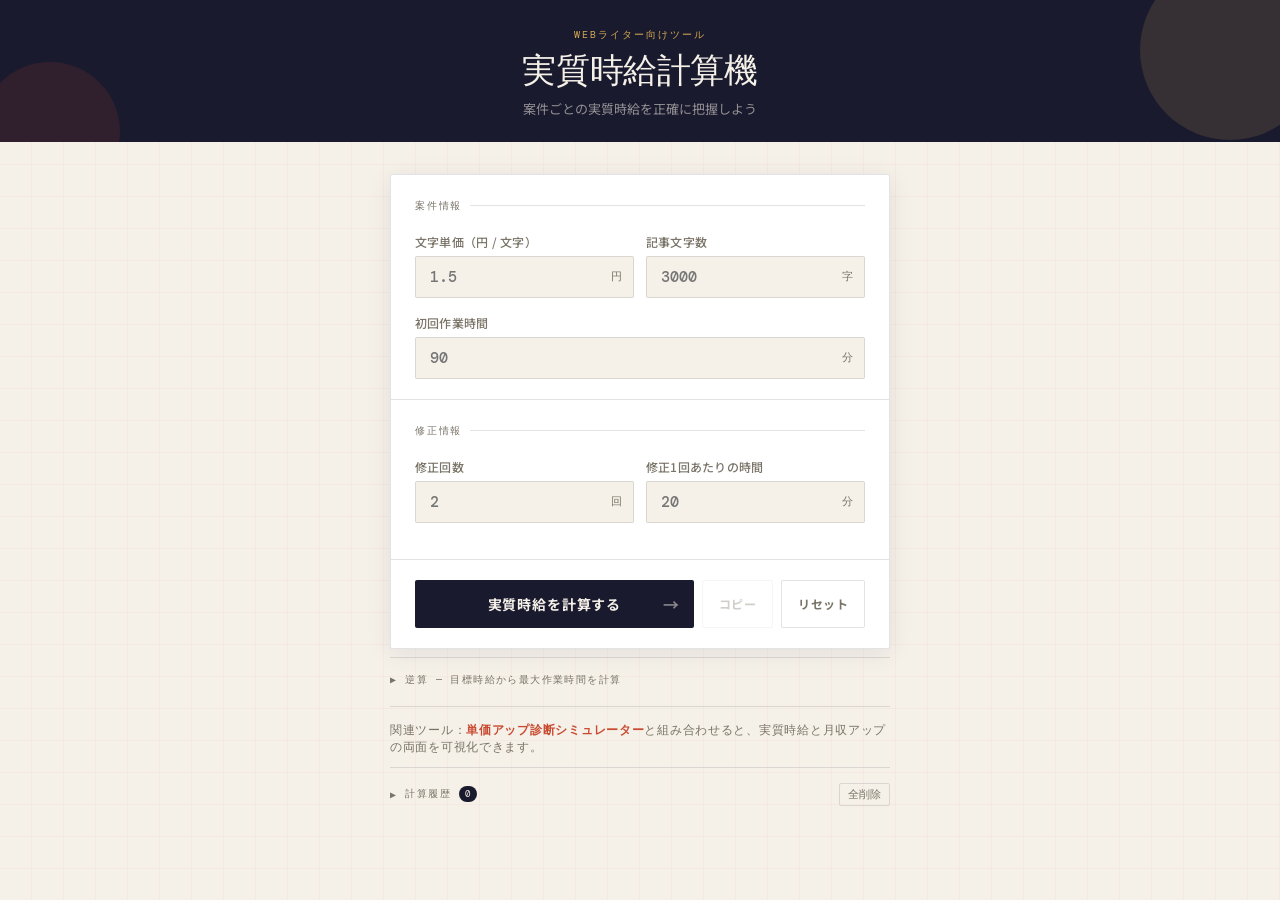
==== real-jikyuu.html @ 2ffde2cb "Refactor HTML structure and clean up styles" ====
<!DOCTYPE html>
<html lang="ja">
<head>
<script async src="https://www.googletagmanager.com/gtag/js?id=G-QZP3DCGL40"></script>
<script>
  window.dataLayer = window.dataLayer || [];
  function gtag(){dataLayer.push(arguments);}
  gtag('js', new Date());
  gtag('config', 'G-QZP3DCGL40');
</script>
<meta charset="UTF-8">
<meta name="viewport" content="width=device-width, initial-scale=1.0">
<title>Webライター向け実質時給計算機｜文字単価・修正込みの本当の時給を計算【無料】</title>
<meta name="description" content="Webライターが案件の実質時給を無料で計算できるツール。文字単価・作業時間・修正回数を入力するだけで請求額・総作業時間・実質時給を即算出。単価交渉や案件選びの判断材料に。">
<meta name="robots" content="index, follow">
<meta property="og:title" content="Webライター向け実質時給計算機｜修正込みの本当の時給を計算【無料】">
<meta property="og:description" content="文字単価・作業時間・修正回数から実質時給を計算。案件の割に合う度を可視化できる無料ツール。">
<meta property="og:type" content="website">
<meta property="og:url" content="https://writer-salary-calculator.babynakunaku.workers.dev/real-jikyuu.html">
<meta property="og:image" content="https://writer-salary-calculator.babynakunaku.workers.dev/ogp.jpg">
<link rel="canonical" href="https://writer-salary-calculator.babynakunaku.workers.dev/real-jikyuu.html">
<script type="application/ld+json">
{
  "@context": "https://schema.org",
  "@type": "WebApplication",
  "name": "Webライター向け実質時給計算機",
  "url": "https://writer-salary-calculator.babynakunaku.workers.dev/real-jikyuu.html",
  "applicationCategory": "FinanceApplication",
  "operatingSystem": "All",
  "description": "Webライターが文字単価・作業時間・修正回数から実質時給を計算できる無料ツール。",
  "offers": { "@type": "Offer", "price": "0", "priceCurrency": "JPY" }
}
</script>
<link rel="stylesheet" href="common.css">
</head>
<body data-page="tool" data-title="実質時給計算機">

<header class="page-header">
  <div class="page-header-label">Webライター向けツール</div>
  <h1>実質時給計算機</h1>
  <p>案件ごとの実質時給を正確に把握しよう</p>
</header>

<!-- パンくずは common.js が自動挿入 -->

<div class="container-tool">

  <!-- 入力カード -->
  <div class="card">
    <div class="card-section">
      <div class="section-title">案件情報</div>
      <div class="field-row">
        <div class="field">
          <label for="charPrice">文字単価（円 / 文字）</label>
          <div class="input-wrap">
            <input type="number" id="charPrice" placeholder="1.5" min="0" step="0.1" inputmode="decimal">
            <span class="unit">円</span>
          </div>
        </div>
        <div class="field">
          <label for="charCount">記事文字数</label>
          <div class="input-wrap">
            <input type="number" id="charCount" placeholder="3000" min="0" inputmode="numeric">
            <span class="unit">字</span>
          </div>
        </div>
      </div>
      <div class="field">
        <label for="workTime">初回作業時間</label>
        <div class="input-wrap">
          <input type="number" id="workTime" placeholder="90" min="0" inputmode="numeric">
          <span class="unit">分</span>
        </div>
      </div>
    </div>

    <div class="card-section">
      <div class="section-title">修正情報</div>
      <div class="field-row">
        <div class="field">
          <label for="revCount">修正回数</label>
          <div class="input-wrap">
            <input type="number" id="revCount" placeholder="2" min="0" inputmode="numeric">
            <span class="unit">回</span>
          </div>
        </div>
        <div class="field">
          <label for="revTime">修正1回あたりの時間</label>
          <div class="input-wrap">
            <input type="number" id="revTime" placeholder="20" min="0" inputmode="numeric">
            <span class="unit">分</span>
          </div>
        </div>
      </div>
    </div>

    <div class="btn-area">
      <div class="btn-row">
        <button id="calcBtn" type="button" class="btn-primary">実質時給を計算する</button>
        <button id="copyBtn" type="button" class="btn-ghost" disabled>コピー</button>
        <button id="resetBtn" type="button" class="btn-ghost">リセット</button>
      </div>
    </div>
  </div>

  <!-- エラー -->
  <div id="errorNote" class="error-note" role="alert" aria-live="assertive"></div>

  <!-- 結果カード -->
  <div class="result-card" id="result" role="status" aria-live="polite" aria-atomic="true">
    <div class="result-header">計算結果</div>
    <div class="result-body">

      <div class="hourly-big">
        <div class="hourly-label">実質時給</div>
        <div class="hourly-value"><span class="yen">¥</span><span id="hourlyNum">0</span></div>
        <div><span class="eval-badge" id="evalBadge"></span></div>
      </div>

      <div class="gauge-wrap">
        <div class="gauge-section-label">時給レンジ</div>
        <div>
          <div class="gauge-track">
            <div class="gauge-fill" id="gaugeFill" style="width:0%"></div>
          </div>
          <div class="gauge-ticks" id="gaugeTicks"></div>
        </div>
      </div>

      <div class="metrics">
        <div class="metric">
          <div class="metric-label">請求額</div>
          <div class="metric-value" id="billing" data-raw="0">—<span class="metric-unit">円</span></div>
        </div>
        <div class="metric">
          <div class="metric-label">総作業時間</div>
          <div class="metric-value" id="totalTime" data-raw="0">—<span class="metric-unit">分</span></div>
        </div>
        <div class="metric">
          <div class="metric-label">初回作業</div>
          <div class="metric-value" id="initTime">—<span class="metric-unit">分</span></div>
        </div>
        <div class="metric">
          <div class="metric-label">修正作業合計</div>
          <div class="metric-value" id="revTotal">—<span class="metric-unit">分</span></div>
        </div>
      </div>

      <div class="share-row">
        <input type="text" class="share-url-input" id="shareUrl" readonly placeholder="計算後にURLが生成されます">
        <button type="button" class="btn-share" id="shareBtn">URLコピー</button>
      </div>

    </div>
  </div>

  <!-- 逆算 -->
  <div class="accordion">
    <div class="accordion-toggle" id="reverseToggle">
      <span class="accordion-arrow">▶</span>
      逆算 — 目標時給から最大作業時間を計算
    </div>
    <div class="accordion-body" id="reverseBody">
      <div class="reverse-inner">
        <div class="field-row">
          <div class="field">
            <label for="targetHourly">目標時給</label>
            <div class="input-wrap">
              <input type="number" id="targetHourly" placeholder="1500" min="0" inputmode="numeric">
              <span class="unit">円</span>
            </div>
          </div>
          <div class="field">
            <label for="reverseBilling">請求額</label>
            <div class="input-wrap">
              <input type="number" id="reverseBilling" placeholder="4500" min="0" inputmode="numeric">
              <span class="unit">円</span>
            </div>
          </div>
        </div>
        <button type="button" id="reverseCalcBtn" class="btn-primary" style="width:100%;margin-top:4px;">最大作業時間を計算</button>
        <div class="reverse-result" id="reverseResult">
          <strong id="reverseMaxTime">—</strong>
          <span class="sub" id="reverseSubText"></span>
        </div>
      </div>
    </div>
  </div>

  <!-- 関連ツール -->
  <p class="related-link">
    関連ツール：<a href="raise-price.html">単価アップ診断シミュレーター</a>と組み合わせると、実質時給と月収アップの両面を可視化できます。
  </p>

  <!-- 履歴 -->
  <div>
    <div class="history-head" id="historyHead">
      <div class="history-head-left">
        <span id="historyArrow">▶</span>
        計算履歴
        <span class="history-count" id="historyCount">0</span>
      </div>
      <button type="button" class="history-clear-btn" id="historyClearBtn">全削除</button>
    </div>
    <div class="history-body" id="historyBody">
      <div class="history-list" id="historyList"></div>
      <div class="history-empty" id="historyEmpty">まだ履歴はありません</div>
    </div>
  </div>

</div>

<script src="common.js"></script>
<script>
(function () {
  var el = function(id) { return document.getElementById(id); };
  var FIELDS  = ['charPrice','charCount','workTime','revCount','revTime'];
  var LS_KEY  = 'ai_writer_jikyuu_v1';
  var LS_HIST = 'ai_writer_jikyuu_hist_v1';
  var MAX_HIST = 5;
  var GAUGE_MAX = 4000;

  function fmt(n) { return Math.round(n).toLocaleString('ja-JP'); }
  function fmtF(n) { return (+n.toFixed(1)).toLocaleString('ja-JP'); }
  function parseClamp(id) {
    var v = parseFloat(el(id).value);
    return isFinite(v) ? Math.max(0, v) : 0;
  }

  /* localStorage */
  function saveInputs() {
    var obj = {};
    FIELDS.forEach(function(k) { obj[k] = el(k).value; });
    try { localStorage.setItem(LS_KEY, JSON.stringify(obj)); } catch(e) {}
  }
  function loadInputs() {
    try {
      var raw = localStorage.getItem(LS_KEY);
      if (!raw) return;
      var obj = JSON.parse(raw);
      FIELDS.forEach(function(k) { if (obj[k] !== undefined) el(k).value = obj[k]; });
    } catch(e) {}
  }

  /* error */
  function showError(msg) {
    el('errorNote').textContent = msg;
    el('errorNote').style.display = 'block';
    el('result').style.display = 'none';
    el('copyBtn').disabled = true;
  }
  function clearError() {
    el('errorNote').textContent = '';
    el('errorNote').style.display = 'none';
  }

  /* URL share */
  function buildShareUrl(cp, cc, wt, rc, rt) {
    return location.href.split('?')[0] + '?cp=' + encodeURIComponent(cp) +
      '&cc=' + encodeURIComponent(cc) + '&wt=' + encodeURIComponent(wt) +
      '&rc=' + encodeURIComponent(rc) + '&rt=' + encodeURIComponent(rt);
  }
  function loadFromUrl() {
    var search = location.search;
    if (!search || search.indexOf('cp=') === -1) return false;
    var params = {};
    search.slice(1).split('&').forEach(function(pair) {
      var kv = pair.split('=');
      params[kv[0]] = decodeURIComponent(kv[1] || '');
    });
    var map = {charPrice:'cp', charCount:'cc', workTime:'wt', revCount:'rc', revTime:'rt'};
    var found = false;
    Object.keys(map).forEach(function(field) {
      if (params[map[field]] !== undefined) { el(field).value = params[map[field]]; found = true; }
    });
    return found;
  }

  /* gauge */
  function renderGaugeTicks() {
    var ticks = el('gaugeTicks');
    ticks.innerHTML = '';
    [{val:1013}].forEach(function(m) {
      var pct = (m.val / GAUGE_MAX * 100).toFixed(2);
      var line = document.createElement('div');
      line.className = 'gauge-tick-line';
      line.style.left = pct + '%';
      ticks.appendChild(line);
    });
    [{val:1200, label:'普通<br>¥1,200'}, {val:2000, label:'良好<br>¥2,000'}].forEach(function(m) {
      var pct = (m.val / GAUGE_MAX * 100).toFixed(2);
      var line = document.createElement('div');
      line.className = 'gauge-tick-line';
      line.style.left = pct + '%';
      ticks.appendChild(line);
      var label = document.createElement('span');
      label.className = 'gauge-tick-label';
      label.style.left = pct + '%';
      label.innerHTML = m.label;
      ticks.appendChild(label);
    });
  }
  function updateGauge(hourly) {
    var pct = Math.min(hourly / GAUGE_MAX * 100, 100);
    var fill = el('gaugeFill');
    fill.style.width = pct + '%';
    fill.style.backgroundColor = hourly >= 2000 ? 'var(--good)' : hourly >= 1200 ? '#d4a853' : 'var(--warn)';
  }

  /* history */
  function loadHistory() {
    try { return JSON.parse(localStorage.getItem(LS_HIST)) || []; } catch(e) { return []; }
  }
  function saveHistory(hist) {
    try { localStorage.setItem(LS_HIST, JSON.stringify(hist)); } catch(e) {}
  }
  function pushHistory(entry) {
    var hist = loadHistory();
    hist.unshift(entry);
    if (hist.length > MAX_HIST) hist.pop();
    saveHistory(hist);
    renderHistory();
  }
  function renderHistory() {
    var hist = loadHistory();
    el('historyCount').textContent = hist.length;
    var list = el('historyList');
    list.innerHTML = '';
    if (hist.length === 0) { el('historyEmpty').style.display = 'block'; return; }
    el('historyEmpty').style.display = 'none';
    hist.forEach(function(h) {
      var dotCls = h.hourly >= 2000 ? 'h-dot-good' : h.hourly >= 1200 ? 'h-dot-norm' : 'h-dot-warn';
      var item = document.createElement('div');
      item.className = 'history-item';
      item.innerHTML =
        '<div class="h-dot ' + dotCls + '"></div>' +
        '<div class="h-info">' +
          '<div class="h-hourly">&#165;' + fmt(h.hourly) +
            '<span style="font-size:11px;color:var(--muted);font-weight:400">/時</span></div>' +
          '<div class="h-meta">請求 &#165;' + fmt(h.billing) + ' &middot; 作業 ' + fmt(h.totalTime) + '分</div>' +
        '</div>' +
        '<div class="h-time">' + h.date + '<div class="h-restore">復元 &rarr;</div></div>';
      item.addEventListener('click', function() { restoreFromHistory(h); });
      list.appendChild(item);
    });
  }
  function restoreFromHistory(h) {
    el('charPrice').value = h.charPrice;
    el('charCount').value = h.charCount;
    el('workTime').value  = h.workTime;
    el('revCount').value  = h.revCount;
    el('revTime').value   = h.revTime;
    saveInputs();
    calculate();
    window.scrollTo({ top: 0, behavior: 'smooth' });
  }

  /* main calculate */
  function calculate() {
    saveInputs();
    window.trackCalc && window.trackCalc('real-jikyuu');

    var charPrice = parseClamp('charPrice');
    var charCount = parseClamp('charCount');
    var workTime  = parseClamp('workTime');
    var revCount  = parseClamp('revCount');
    var revTime   = parseClamp('revTime');

    var billing   = charPrice * charCount;
    var revTotal  = revCount * revTime;
    var totalTime = workTime + revTotal;

    if (totalTime <= 0) { showError('⚠ 総作業時間が0分です。初回作業時間か修正時間を入力してください。'); return; }
    clearError();

    var hourly = billing / totalTime * 60;

    var evalText = '', evalClass = '';
    if (hourly >= 2000)      { evalText = '✦ 良好 — 高単価案件です';    evalClass = 'eval-good'; }
    else if (hourly >= 1200) { evalText = '◈ 普通 — 標準的な時給水準'; evalClass = 'eval-norm'; }
    else                     { evalText = '▲ 注意 — 時給が低めです';    evalClass = 'eval-warn'; }

    var billingRounded   = Math.round(billing);
    var totalTimeRounded = Math.round(totalTime);

    el('hourlyNum').textContent = fmt(hourly);
    var bEl = el('billing');
    bEl.setAttribute('data-raw', billingRounded);
    bEl.innerHTML = fmt(billingRounded) + '<span class="metric-unit">円</span>';
    var tEl = el('totalTime');
    tEl.setAttribute('data-raw', totalTimeRounded);
    tEl.innerHTML = fmt(totalTimeRounded) + '<span class="metric-unit">分</span>';
    el('initTime').innerHTML = fmt(Math.round(workTime)) + '<span class="metric-unit">分</span>';
    el('revTotal').innerHTML = fmt(Math.round(revTotal)) + '<span class="metric-unit">分</span>';

    var badge = el('evalBadge');
    badge.textContent = evalText;
    badge.className = 'eval-badge ' + evalClass;

    updateGauge(hourly);
    el('reverseBilling').value = billingRounded;
    el('reverseResult').style.display = 'none';
    el('shareUrl').value = buildShareUrl(charPrice, charCount, workTime, revCount, revTime);

    var now = new Date();
    var dateStr = (now.getMonth()+1) + '/' + now.getDate() + ' ' +
                  String(now.getHours()).padStart(2,'0') + ':' + String(now.getMinutes()).padStart(2,'0');
    pushHistory({
      hourly: Math.round(hourly), billing: billingRounded, totalTime: totalTimeRounded,
      charPrice: charPrice, charCount: charCount,
      workTime: workTime, revCount: revCount, revTime: revTime, date: dateStr
    });

    el('copyBtn').disabled = false;
    var resultEl = el('result');
    resultEl.style.display = 'block';
    resultEl.style.animation = 'none';
    void resultEl.offsetWidth;
    resultEl.style.animation = '';
    resultEl.scrollIntoView({ behavior: 'smooth', block: 'nearest' });
  }

  /* copy */
  function copyResult() {
    var text = [
      '実質時給: ¥' + el('hourlyNum').textContent + '/時',
      '評価: '      + el('evalBadge').textContent,
      '請求額: ¥'  + Number(el('billing').getAttribute('data-raw')).toLocaleString('ja-JP') + '円',
      '総作業時間: ' + Number(el('totalTime').getAttribute('data-raw')).toLocaleString('ja-JP') + '分',
    ].join('\n');
    navigator.clipboard.writeText(text).then(function() {
      var btn = el('copyBtn'), prev = btn.textContent;
      btn.textContent = '✓ コピー済み';
      setTimeout(function() { btn.textContent = prev; }, 1400);
    }).catch(function() { alert('コピーに失敗しました。手動で選択してコピーしてください。'); });
  }

  /* reset */
  function resetAll() {
    FIELDS.forEach(function(k) { el(k).value = ''; });
    try { localStorage.removeItem(LS_KEY); } catch(e) {}
    clearError();
    el('result').style.display = 'none';
    el('copyBtn').disabled = true;
    el('reverseResult').style.display = 'none';
    if (history.replaceState) history.replaceState(null, '', location.pathname);
  }

  /* share URL copy */
  el('shareBtn').addEventListener('click', function() {
    var url = el('shareUrl').value;
    if (!url) return;
    navigator.clipboard.writeText(url).then(function() {
      var btn = el('shareBtn'), prev = btn.textContent;
      btn.textContent = '✓ コピー';
      setTimeout(function() { btn.textContent = prev; }, 1400);
    }).catch(function() { el('shareUrl').select(); try { document.execCommand('copy'); } catch(e) {} });
  });

  /* accordion */
  el('reverseToggle').addEventListener('click', function() {
    var body = el('reverseBody'), toggle = el('reverseToggle');
    var isOpen = body.classList.contains('open');
    body.classList.toggle('open', !isOpen);
    toggle.classList.toggle('open', !isOpen);
  });
  el('reverseCalcBtn').addEventListener('click', function() {
    var targetH = parseFloat(el('targetHourly').value);
    var revBill = parseFloat(el('reverseBilling').value);
    if (!isFinite(targetH) || targetH <= 0) { alert('目標時給を入力してください。'); return; }
    if (!isFinite(revBill) || revBill <= 0) { alert('請求額を入力してください。'); return; }
    var maxTime = revBill / targetH * 60;
    el('reverseMaxTime').textContent = fmtF(maxTime) + ' 分以内';
    el('reverseSubText').textContent =
      '請求額 ¥' + fmt(Math.round(revBill)) + ' で時給 ¥' + fmt(Math.round(targetH)) + ' を達成するための上限作業時間';
    el('reverseResult').style.display = 'block';
  });

  /* history toggle */
  el('historyHead').addEventListener('click', function(e) {
    if (e.target === el('historyClearBtn') || el('historyClearBtn').contains(e.target)) return;
    var body = el('historyBody'), isOpen = body.classList.contains('open');
    body.classList.toggle('open', !isOpen);
    el('historyArrow').textContent = isOpen ? '▶' : '▼';
  });
  el('historyClearBtn').addEventListener('click', function(e) {
    e.stopPropagation();
    if (!confirm('履歴をすべて削除しますか？')) return;
    try { localStorage.removeItem(LS_HIST); } catch(e) {}
    renderHistory();
  });

  /* init */
  renderGaugeTicks();
  var fromUrl = loadFromUrl();
  if (!fromUrl) loadInputs();
  renderHistory();

  el('calcBtn').addEventListener('click', calculate);
  el('copyBtn').addEventListener('click', copyResult);
  el('resetBtn').addEventListener('click', resetAll);
  FIELDS.forEach(function(id) {
    el(id).addEventListener('keydown', function(e) { if (e.key === 'Enter') { e.preventDefault(); calculate(); } });
    el(id).addEventListener('input', saveInputs);
  });

  if (fromUrl) calculate();
})();
</script>
</body>
</html>
---- common.css ----
@import url('https://fonts.googleapis.com/css2?family=DM+Serif+Display:ital@0;1&family=DM+Mono:wght@400;500&family=Noto+Sans+JP:wght@400;500;700&display=swap');

*, *::before, *::after { box-sizing: border-box; margin: 0; padding: 0; }

/* ── CSS Variables ── */
:root {
  --ink:    #1a1a2e;
  --paper:  #f5f0e8;
  --accent: #c84b31;
  --gold:   #d4a853;
  --muted:  #7a7468;
  --good:   #2d6a4f;
  --warn:   #e76f51;
  --border: rgba(26,26,46,0.12);
  --shadow: 0 4px 24px rgba(26,26,46,0.08);
}

/* ── Base ── */
body {
  font-family: 'Noto Sans JP', sans-serif;
  background-color: var(--paper);
  color: var(--ink);
  min-height: 100vh;
  background-image:
    repeating-linear-gradient(0deg, transparent, transparent 31px, rgba(200,75,49,0.04) 31px, rgba(200,75,49,0.04) 32px),
    repeating-linear-gradient(90deg, transparent, transparent 31px, rgba(200,75,49,0.04) 31px, rgba(200,75,49,0.04) 32px);
}

/* ── Hero (index only) ── */
.hero {
  background-color: var(--ink);
  color: var(--paper);
  padding: 64px 24px 56px;
  text-align: center;
  position: relative;
  overflow: hidden;
}
.hero::before {
  content: ''; position: absolute; top: -60px; right: -60px;
  width: 280px; height: 280px; border-radius: 50%;
  background: rgba(212,168,83,0.1); pointer-events: none;
}
.hero::after {
  content: ''; position: absolute; bottom: -80px; left: -40px;
  width: 220px; height: 220px; border-radius: 50%;
  background: rgba(200,75,49,0.1); pointer-events: none;
}
.hero-link { display: block; text-decoration: none; color: inherit; }
.hero-label {
  font-family: 'DM Mono', monospace;
  font-size: 10px; letter-spacing: 0.24em;
  color: var(--gold); text-transform: uppercase;
  margin-bottom: 20px; position: relative;
}
.hero h1 {
  font-family: 'DM Serif Display', serif;
  font-size: clamp(26px, 6vw, 46px);
  font-weight: 400; letter-spacing: -0.02em;
  line-height: 1.2; margin-bottom: 20px; position: relative;
}
.hero h1 em { font-style: italic; color: var(--gold); }
.hero-sub {
  font-size: clamp(13px, 2vw, 15px);
  color: rgba(245,240,232,0.6);
  line-height: 1.8; max-width: 480px;
  margin: 0 auto; position: relative;
}
.hero-badges {
  display: flex; justify-content: center;
  flex-wrap: wrap; gap: 8px;
  margin-top: 28px; position: relative;
}
.hero-badge {
  font-family: 'DM Mono', monospace;
  font-size: 10px; letter-spacing: 0.1em;
  padding: 5px 12px; border-radius: 20px;
  border: 1px solid rgba(245,240,232,0.2);
  color: rgba(245,240,232,0.55);
}

/* ── Page Header (tool pages) ── */
.page-header {
  background-color: var(--ink); color: var(--paper);
  padding: 28px 24px 24px; text-align: center;
  position: relative; overflow: hidden;
}
.page-header::before {
  content: ''; position: absolute; top: -40px; right: -40px;
  width: 180px; height: 180px; border-radius: 50%;
  background: rgba(212,168,83,0.15); pointer-events: none;
}
.page-header::after {
  content: ''; position: absolute; bottom: -60px; left: -20px;
  width: 140px; height: 140px; border-radius: 50%;
  background: rgba(200,75,49,0.12); pointer-events: none;
}
.page-header-label {
  font-family: 'DM Mono', monospace; font-size: 10px;
  letter-spacing: 0.2em; color: var(--gold);
  text-transform: uppercase; margin-bottom: 8px; position: relative;
}
.page-header h1 {
  font-family: 'DM Serif Display', serif;
  font-size: clamp(22px, 5vw, 34px);
  font-weight: 400; letter-spacing: -0.01em;
  line-height: 1.2; position: relative;
}
.page-header p {
  font-size: 13px; color: rgba(245,240,232,0.55);
  margin-top: 8px; position: relative;
}

/* ── Breadcrumb Nav ── */
.breadcrumb-nav {
  background: rgba(26,26,46,0.04);
  border-bottom: 1px solid var(--border);
  padding: 0 20px;
}
.breadcrumb-inner {
  max-width: 540px; margin: 0 auto;
  display: flex; align-items: center; gap: 0;
  height: 40px;
}
.breadcrumb-item {
  font-family: 'DM Mono', monospace; font-size: 11px;
  letter-spacing: 0.06em; color: var(--muted);
  text-decoration: none;
  display: flex; align-items: center; gap: 8px;
  transition: color 0.15s;
  white-space: nowrap;
}
.breadcrumb-item:hover { color: var(--ink); }
.breadcrumb-item.current { color: var(--ink); font-weight: 500; }
.breadcrumb-sep {
  font-family: 'DM Mono', monospace; font-size: 10px;
  color: var(--border); margin: 0 6px; user-select: none;
}
.breadcrumb-home-icon {
  display: inline-flex; align-items: center; justify-content: center;
  width: 16px; height: 16px; opacity: 0.6;
}

/* ── Layout ── */
.container { max-width: 560px; margin: 0 auto; padding: 48px 20px 72px; }
.container-tool { max-width: 540px; margin: 0 auto; padding: 32px 20px 60px; }

/* ── Section label ── */
.section-label {
  font-family: 'DM Mono', monospace; font-size: 10px;
  letter-spacing: 0.2em; color: var(--muted);
  text-transform: uppercase; margin-bottom: 20px;
  display: flex; align-items: center; gap: 10px;
}
.section-label::after { content: ''; flex: 1; height: 1px; background: var(--border); }

/* ── Card ── */
.card {
  background: #fff; border-radius: 2px;
  border: 1px solid var(--border); box-shadow: var(--shadow); overflow: hidden;
}
.card-section { padding: 24px 24px 20px; border-bottom: 1px solid var(--border); }
.section-title {
  font-family: 'DM Mono', monospace; font-size: 10px;
  letter-spacing: 0.18em; color: var(--muted);
  text-transform: uppercase; margin-bottom: 20px;
  display: flex; align-items: center; gap: 8px;
}
.section-title::after { content: ''; flex: 1; height: 1px; background: var(--border); }

/* ── Tool cards (index) ── */
.tools { display: flex; flex-direction: column; gap: 16px; margin-bottom: 48px; }
.tool-card {
  background: #fff; border: 1px solid var(--border); border-radius: 2px;
  box-shadow: var(--shadow); overflow: hidden; display: flex; flex-direction: column;
  transition: box-shadow 0.2s, transform 0.2s;
}
.tool-card:hover { box-shadow: 0 8px 32px rgba(26,26,46,0.13); transform: translateY(-2px); }
.tool-card-header {
  background: var(--ink); padding: 14px 20px;
  display: flex; align-items: center; gap: 12px;
}
.tool-number {
  font-family: 'DM Serif Display', serif;
  font-size: 28px; color: var(--gold); line-height: 1; opacity: 0.7; flex-shrink: 0;
}
.tool-card-title {
  font-family: 'DM Serif Display', serif;
  font-size: 18px; font-weight: 400; color: var(--paper); letter-spacing: -0.01em;
}
.tool-card-tag {
  margin-left: auto; flex-shrink: 0;
  font-family: 'DM Mono', monospace; font-size: 9px; letter-spacing: 0.1em;
  color: var(--gold); border: 1px solid rgba(212,168,83,0.4);
  padding: 3px 8px; border-radius: 10px; text-transform: uppercase;
}
.tool-card-body { padding: 20px 20px 20px; flex: 1; }
.tool-card-desc { font-size: 13px; color: #3a3a50; line-height: 1.8; margin-bottom: 16px; }
.tool-card-points { display: flex; flex-direction: column; gap: 6px; margin-bottom: 20px; }
.tool-card-point {
  display: flex; align-items: flex-start; gap: 8px;
  font-size: 12px; color: var(--muted); line-height: 1.5;
}
.tool-card-point::before {
  content: '→'; font-family: 'DM Mono', monospace;
  font-size: 11px; color: var(--gold); flex-shrink: 0; margin-top: 1px;
}
.btn-tool {
  display: block; width: 100%; padding: 13px 20px;
  background: var(--ink); color: var(--paper);
  text-decoration: none; text-align: center;
  font-family: 'Noto Sans JP', sans-serif;
  font-size: 13px; font-weight: 700; letter-spacing: 0.06em;
  border-radius: 2px; transition: background 0.2s;
  position: relative; overflow: hidden;
}
.btn-tool:hover { background: #2d2d4e; }
.btn-tool::after { content: ' →'; font-size: 14px; opacity: 0.6; }

/* ── Form fields ── */
.field { margin-bottom: 16px; }
.field:last-child { margin-bottom: 0; }
label {
  display: block; font-size: 12px; font-weight: 500;
  color: var(--muted); margin-bottom: 6px; letter-spacing: 0.02em;
}
.input-wrap { position: relative; display: flex; align-items: center; }
input[type="number"] {
  width: 100%; padding: 10px 40px 10px 14px;
  font-family: 'DM Mono', monospace; font-size: 15px; font-weight: 500;
  color: var(--ink); background: var(--paper);
  border: 1.5px solid var(--border); border-radius: 2px;
  outline: none; transition: border-color 0.2s, box-shadow 0.2s;
  -moz-appearance: textfield;
}
input[type="number"]::-webkit-inner-spin-button,
input[type="number"]::-webkit-outer-spin-button { -webkit-appearance: none; }
input[type="number"]:focus {
  border-color: var(--accent); box-shadow: 0 0 0 3px rgba(200,75,49,0.1); background: #fff;
}
.unit {
  position: absolute; right: 12px;
  font-family: 'DM Mono', monospace; font-size: 11px;
  color: var(--muted); pointer-events: none;
}
.field-row { display: grid; grid-template-columns: 1fr 1fr; gap: 12px; }

/* ── Buttons ── */
.btn-area { padding: 20px 24px; }
.btn-row { display: flex; gap: 8px; }
button {
  padding: 14px; border: none; border-radius: 2px;
  font-family: 'Noto Sans JP', sans-serif; font-size: 14px; font-weight: 700;
  letter-spacing: 0.06em; cursor: pointer;
  transition: background 0.2s, opacity 0.2s, transform 0.1s;
  position: relative; overflow: hidden;
}
button:active:not(:disabled) { transform: scale(0.99); }
.btn-primary { flex: 1; background: var(--ink); color: var(--paper); width: 100%; }
.btn-primary:hover { background: #2d2d4e; }
.btn-primary::after {
  content: '→'; position: absolute; right: 14px; top: 50%;
  transform: translateY(-50%); font-size: 16px; opacity: 0.5;
}
.btn-ghost {
  background: transparent; color: var(--muted);
  border: 1.5px solid var(--border); padding: 14px 16px;
  font-size: 12px; letter-spacing: 0.04em;
}
.btn-ghost:hover:not(:disabled) { background: var(--paper); color: var(--ink); border-color: var(--muted); }
.btn-ghost:disabled { opacity: 0.35; cursor: not-allowed; }

/* ── Error ── */
.error-note {
  display: none; margin-top: 16px; padding: 12px 16px;
  background: rgba(200,75,49,0.08); border: 1.5px solid rgba(200,75,49,0.25);
  border-radius: 2px; font-size: 13px; color: var(--accent); font-weight: 500;
}

/* ── Result card ── */
.result-card {
  margin-top: 20px; background: #fff;
  border: 1px solid var(--border); border-radius: 2px;
  box-shadow: var(--shadow); overflow: hidden;
  display: none; animation: slideUp 0.35s cubic-bezier(0.22,1,0.36,1);
}
@keyframes slideUp {
  from { opacity: 0; transform: translateY(16px); }
  to   { opacity: 1; transform: translateY(0); }
}
.result-header {
  background: var(--ink); padding: 16px 24px;
  font-family: 'DM Mono', monospace; font-size: 10px;
  letter-spacing: 0.18em; text-transform: uppercase; color: var(--gold);
}
.result-body { padding: 0 24px 24px; }

/* ── Metrics grid ── */
.metrics {
  display: grid; grid-template-columns: 1fr 1fr;
  gap: 1px; background: var(--border);
  border: 1px solid var(--border); border-radius: 2px;
  overflow: hidden; margin-top: 20px;
}
.metric { background: var(--paper); padding: 14px 16px; }
.metric-label { font-size: 10px; color: var(--muted); letter-spacing: 0.08em; margin-bottom: 4px; }
.metric-value { font-family: 'DM Mono', monospace; font-size: 16px; font-weight: 500; color: var(--ink); }
.metric-value.highlight { color: var(--good); }
.metric-unit { font-size: 11px; color: var(--muted); margin-left: 2px; }
.metrics-arrow {
  grid-column: 1 / -1; background: var(--paper);
  padding: 6px; text-align: center; font-size: 14px; color: var(--muted);
}

/* ── Explain section ── */
.explain {
  background: #fff; border: 1px solid var(--border);
  border-radius: 2px; box-shadow: var(--shadow); overflow: hidden;
  margin-bottom: 48px;
}
.explain-header {
  background: var(--ink); padding: 14px 24px;
  font-family: 'DM Mono', monospace; font-size: 10px;
  letter-spacing: 0.18em; text-transform: uppercase; color: var(--gold);
}
.explain-body { padding: 24px; }
.explain-body h2 {
  font-family: 'DM Serif Display', serif;
  font-size: 18px; font-weight: 400; margin-bottom: 12px; line-height: 1.4;
}
.explain-body p { font-size: 13px; line-height: 1.8; color: #3a3a50; margin-bottom: 14px; }
.explain-body p:last-child { margin-bottom: 0; }
.explain-body strong { color: var(--ink); font-weight: 700; }
.explain-steps { margin: 20px 0; counter-reset: step; }
.explain-points { margin: 16px 0; }
.explain-step, .explain-point {
  display: flex; gap: 14px; padding: 12px 0;
  border-bottom: 1px solid var(--border);
  font-size: 13px; line-height: 1.7; color: #3a3a50;
}
.explain-step:last-child,
.explain-point:last-child { border-bottom: none; }
.explain-step-num, .explain-point-num {
  font-family: 'DM Mono', monospace; font-size: 11px;
  color: var(--gold); font-weight: 500; flex-shrink: 0;
  padding-top: 2px; min-width: 20px;
}

/* ── CTA ── */
.cta {
  text-align: center; padding: 32px 24px;
  background: var(--ink); border-radius: 2px;
  box-shadow: var(--shadow); margin-bottom: 48px;
  position: relative; overflow: hidden;
}
.cta::before {
  content: ''; position: absolute; top: -40px; right: -40px;
  width: 160px; height: 160px; border-radius: 50%;
  background: rgba(212,168,83,0.1); pointer-events: none;
}
.cta-label {
  font-family: 'DM Mono', monospace; font-size: 10px;
  letter-spacing: 0.2em; color: var(--gold);
  text-transform: uppercase; margin-bottom: 12px; position: relative;
}
.cta h2 {
  font-family: 'DM Serif Display', serif;
  font-size: clamp(20px, 5vw, 28px); font-weight: 400;
  color: var(--paper); line-height: 1.3; margin-bottom: 10px; position: relative;
}
.cta p { font-size: 13px; color: rgba(245,240,232,0.55); margin-bottom: 24px; position: relative; }
.cta-buttons {
  display: flex; gap: 10px; justify-content: center;
  flex-wrap: wrap; position: relative;
}
.btn-cta {
  display: inline-block; padding: 13px 24px; text-decoration: none;
  font-family: 'Noto Sans JP', sans-serif; font-size: 13px; font-weight: 700;
  letter-spacing: 0.04em; border-radius: 2px; transition: opacity 0.2s, transform 0.1s;
}
.btn-cta:active { transform: scale(0.98); }
.btn-cta-primary { background: var(--gold); color: var(--ink); }
.btn-cta-primary:hover { opacity: 0.88; }
.btn-cta-ghost {
  background: transparent; color: var(--paper);
  border: 1.5px solid rgba(245,240,232,0.3);
}
.btn-cta-ghost:hover { border-color: rgba(245,240,232,0.7); }

/* ── Share row ── */
.share-row {
  display: flex; gap: 8px; margin-top: 16px; padding-top: 16px;
  border-top: 1px solid var(--border);
}
.share-url-input {
  flex: 1; padding: 9px 12px;
  font-family: 'DM Mono', monospace; font-size: 11px; color: var(--muted);
  background: var(--paper); border: 1.5px solid var(--border); border-radius: 2px;
  outline: none; overflow: hidden; text-overflow: ellipsis; white-space: nowrap;
  cursor: default;
}
.btn-share {
  padding: 9px 14px; font-size: 11px; letter-spacing: 0.08em;
  background: var(--ink); color: var(--paper);
  border: none; border-radius: 2px; cursor: pointer;
  font-family: 'DM Mono', monospace; font-weight: 500;
  transition: background 0.2s; white-space: nowrap;
}
.btn-share:hover { background: #2d2d4e; }

/* ── Accordion ── */
.accordion { margin-top: 8px; }
.accordion-toggle {
  display: flex; align-items: center; gap: 8px;
  padding: 15px 0 11px; border-top: 1px solid var(--border);
  font-family: 'DM Mono', monospace; font-size: 10px;
  letter-spacing: 0.14em; color: var(--muted); text-transform: uppercase;
  cursor: pointer; user-select: none; transition: color 0.15s;
}
.accordion-toggle:hover { color: var(--ink); }
.accordion-arrow { transition: transform 0.2s; display: inline-block; }
.accordion-toggle.open .accordion-arrow { transform: rotate(90deg); }
.accordion-body { display: none; animation: slideUp 0.25s ease; }
.accordion-body.open { display: block; }
.reverse-inner {
  background: #fff; border: 1px solid var(--border);
  border-radius: 2px; padding: 20px; margin-bottom: 6px;
}
.reverse-result {
  margin-top: 14px; padding: 14px 16px;
  background: var(--paper); border-radius: 2px; display: none;
}
.reverse-result strong {
  font-family: 'DM Mono', monospace; font-size: 22px;
  font-weight: 500; color: var(--ink); display: block; margin-bottom: 4px;
}
.reverse-result .sub { font-size: 11px; color: var(--muted); }

/* ── History ── */
.history-head {
  display: flex; align-items: center; justify-content: space-between;
  padding: 15px 0 11px; border-top: 1px solid var(--border);
  cursor: pointer; user-select: none;
}
.history-head-left {
  display: flex; align-items: center; gap: 8px;
  font-family: 'DM Mono', monospace; font-size: 10px;
  letter-spacing: 0.14em; color: var(--muted); text-transform: uppercase;
  transition: color 0.15s;
}
.history-head:hover .history-head-left { color: var(--ink); }
.history-count {
  background: var(--ink); color: var(--paper);
  font-size: 9px; padding: 2px 6px; border-radius: 10px;
}
.history-clear-btn {
  font-size: 11px; color: var(--muted); cursor: pointer;
  font-family: 'DM Mono', monospace; padding: 3px 8px;
  border-radius: 2px; border: 1px solid var(--border);
  background: transparent; font-weight: 400; letter-spacing: 0;
  transition: background 0.15s, color 0.15s;
}
.history-clear-btn:hover { background: rgba(200,75,49,0.06); color: var(--accent); border-color: rgba(200,75,49,0.3); }
.history-body { display: none; animation: slideUp 0.25s ease; }
.history-body.open { display: block; }
.history-list { display: flex; flex-direction: column; gap: 6px; padding-bottom: 8px; }
.history-item {
  display: flex; align-items: center; gap: 12px;
  padding: 12px 14px; background: #fff;
  border: 1px solid var(--border); border-radius: 2px;
  cursor: pointer; transition: border-color 0.15s;
}
.history-item:hover { border-color: var(--muted); }
.h-dot { width: 8px; height: 8px; border-radius: 50%; flex-shrink: 0; }
.h-dot-good { background: var(--good); }
.h-dot-norm { background: #d4a853; }
.h-dot-warn { background: var(--warn); }
.h-info { flex: 1; min-width: 0; }
.h-hourly { font-family: 'DM Mono', monospace; font-size: 14px; font-weight: 500; color: var(--ink); }
.h-meta { font-size: 11px; color: var(--muted); margin-top: 2px; }
.h-time { font-family: 'DM Mono', monospace; font-size: 10px; color: var(--muted); flex-shrink: 0; text-align: right; }
.h-restore { font-size: 10px; color: var(--muted); font-family: 'DM Mono', monospace; opacity: 0; transition: opacity 0.15s; margin-top: 2px; }
.history-item:hover .h-restore { opacity: 1; }
.history-empty { font-size: 12px; color: var(--muted); padding: 8px 0 14px; text-align: center; font-family: 'DM Mono', monospace; }

/* ── Gauge ── */
.gauge-wrap { padding: 20px 0 18px; border-bottom: 1px solid var(--border); }
.gauge-section-label {
  font-family: 'DM Mono', monospace; font-size: 9px;
  letter-spacing: 0.14em; color: var(--muted); text-transform: uppercase; margin-bottom: 10px;
}
.gauge-track { position: relative; height: 8px; background: var(--border); border-radius: 4px; }
.gauge-fill {
  height: 100%; border-radius: 4px;
  transition: width 0.65s cubic-bezier(0.22,1,0.36,1), background-color 0.4s;
  max-width: 100%;
}
.gauge-ticks { position: relative; height: 28px; margin-top: 3px; }
.gauge-tick-label {
  position: absolute; top: 0;
  font-family: 'DM Mono', monospace; font-size: 9px; color: var(--muted);
  transform: translateX(-50%); text-align: center; line-height: 1.4;
}
.gauge-tick-line {
  position: absolute; top: -11px; width: 1px; height: 10px;
  background: var(--muted); opacity: 0.3; transform: translateX(-50%);
}

/* ── Big display ── */
.hourly-big {
  padding: 24px 0 20px; border-bottom: 1px solid var(--border); text-align: center;
}
.hourly-label { font-size: 11px; color: var(--muted); letter-spacing: 0.08em; margin-bottom: 6px; }
.hourly-value {
  font-family: 'DM Serif Display', serif;
  font-size: clamp(42px, 10vw, 64px); line-height: 1; letter-spacing: -0.02em;
}
.hourly-value .yen { font-size: 0.45em; vertical-align: super; margin-right: 4px; }
.eval-badge {
  display: inline-block; margin-top: 12px; padding: 5px 16px;
  border-radius: 40px; font-size: 12px; font-weight: 700; letter-spacing: 0.06em;
}
.eval-good { background: rgba(45,106,79,0.1);  color: var(--good); }
.eval-norm { background: rgba(212,168,83,0.15); color: #9a7000; }
.eval-warn { background: rgba(231,111,81,0.12); color: var(--warn); }

.diff-big { padding: 28px 0 22px; text-align: center; border-bottom: 1px solid var(--border); }
.diff-label { font-size: 11px; color: var(--muted); letter-spacing: 0.1em; margin-bottom: 8px; }
.diff-value {
  font-family: 'DM Serif Display', serif;
  font-size: clamp(40px, 10vw, 62px); line-height: 1; letter-spacing: -0.02em; color: var(--good);
}
.diff-value .yen { font-size: 0.45em; vertical-align: super; margin-right: 4px; }
.diff-value .per { font-size: 0.3em; vertical-align: baseline; color: var(--muted); margin-left: 6px; }
.motiv-badge {
  display: inline-block; margin-top: 14px; padding: 6px 18px;
  border-radius: 40px; font-size: 12px; font-weight: 700;
  letter-spacing: 0.04em; background: rgba(45,106,79,0.1); color: var(--good);
}
.motiv-neutral { background: rgba(212,168,83,0.15); color: #9a7000; }
.motiv-caution { background: rgba(200,75,49,0.08); color: var(--accent); }

/* ── Footer ── */
footer {
  border-top: 1px solid var(--border);
  padding: 28px 20px; text-align: center;
}
.footer-nav {
  display: flex; justify-content: center; flex-wrap: wrap; gap: 20px; margin-bottom: 16px;
}
.footer-nav a {
  font-family: 'DM Mono', monospace; font-size: 11px;
  letter-spacing: 0.1em; color: var(--muted); text-decoration: none; transition: color 0.15s;
}
.footer-nav a:hover { color: var(--ink); }
.footer-copy { font-family: 'DM Mono', monospace; font-size: 10px; color: var(--muted); letter-spacing: 0.08em; }

/* ── Related tools link ── */
.related-link {
  margin-top: 8px; padding: 15px 0 11px;
  border-top: 1px solid var(--border);
  font-size: 12px; color: var(--muted);
  font-family: 'DM Mono', monospace; letter-spacing: 0.06em;
}
.related-link a { color: var(--accent); text-decoration: none; font-weight: 700; }

/* ── Responsive ── */
@media (max-width: 420px) {
  .hero { padding: 48px 20px 40px; }
  .cta-buttons { flex-direction: column; align-items: stretch; }
  .btn-cta { text-align: center; }
  .tool-card-tag { display: none; }
  .field-row { grid-template-columns: 1fr; }
  .metrics { grid-template-columns: 1fr; }
  .metrics-arrow { display: none; }
  .btn-row { flex-direction: column; }
  .btn-primary::after { display: none; }
  .share-row { flex-direction: column; }
}
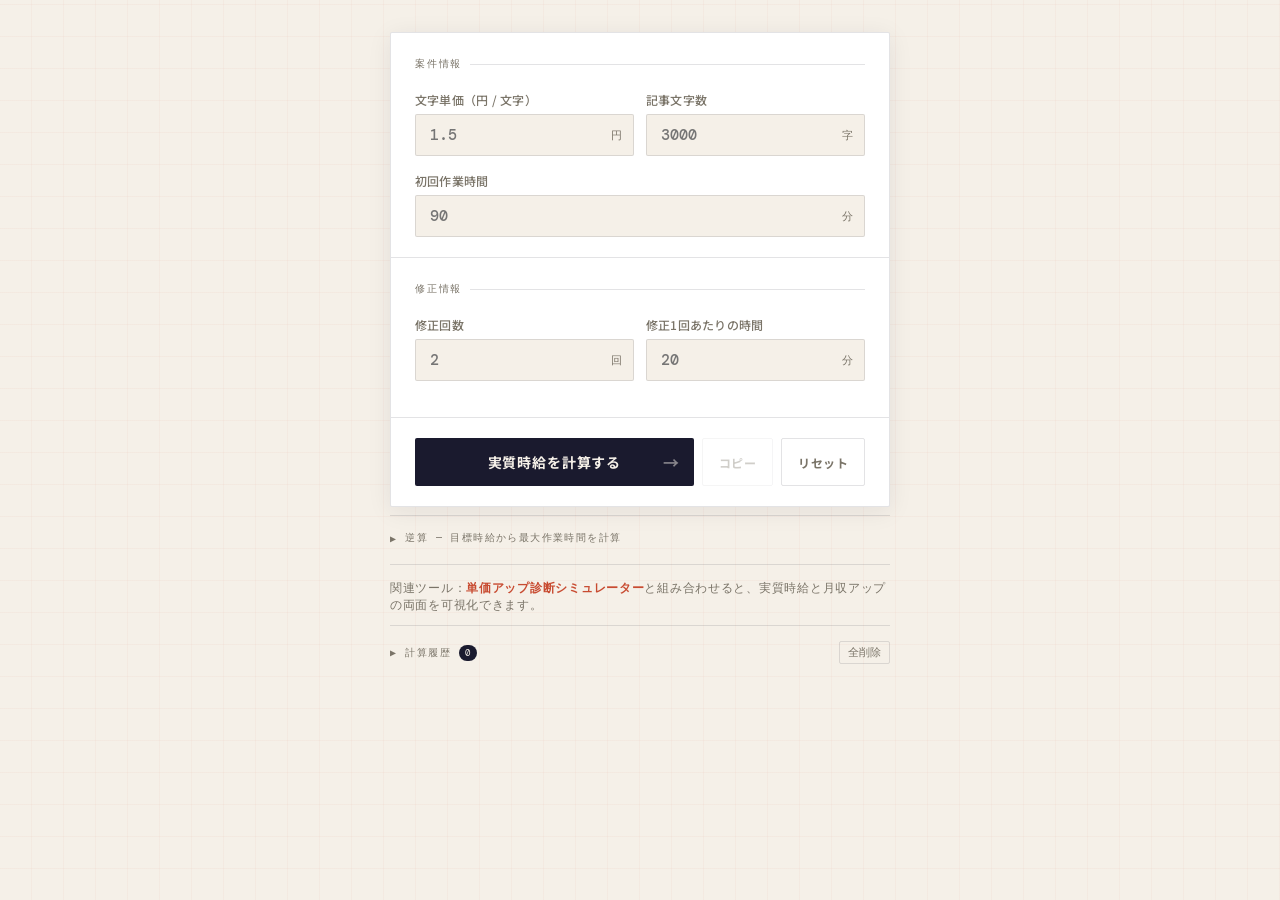
==== commit ce8e05e4: "Remove GTM scripts and update body attributes Removed Google Tag Manager scripts and updated body ta" ====
--- a/real-jikyuu.html
+++ b/real-jikyuu.html
@@ -1,13 +1,6 @@
 <!DOCTYPE html>
 <html lang="ja">
 <head>
-<script async src="https://www.googletagmanager.com/gtag/js?id=G-QZP3DCGL40"></script>
-<script>
-  window.dataLayer = window.dataLayer || [];
-  function gtag(){dataLayer.push(arguments);}
-  gtag('js', new Date());
-  gtag('config', 'G-QZP3DCGL40');
-</script>
 <meta charset="UTF-8">
 <meta name="viewport" content="width=device-width, initial-scale=1.0">
 <title>Webライター向け実質時給計算機｜文字単価・修正込みの本当の時給を計算【無料】</title>
@@ -33,15 +26,9 @@
 </script>
 <link rel="stylesheet" href="common.css">
 </head>
-<body data-page="tool" data-title="実質時給計算機">
-
-<header class="page-header">
-  <div class="page-header-label">Webライター向けツール</div>
-  <h1>実質時給計算機</h1>
-  <p>案件ごとの実質時給を正確に把握しよう</p>
-</header>
-
-<!-- パンくずは common.js が自動挿入 -->
+<body data-page="tool" data-title="実質時給計算機" data-subtitle="案件ごとの実質時給を正確に把握しよう">
+
+<!-- ヘッダー・パンくず・GA は common.js が自動挿入 -->
 
 <div class="container-tool">
 
